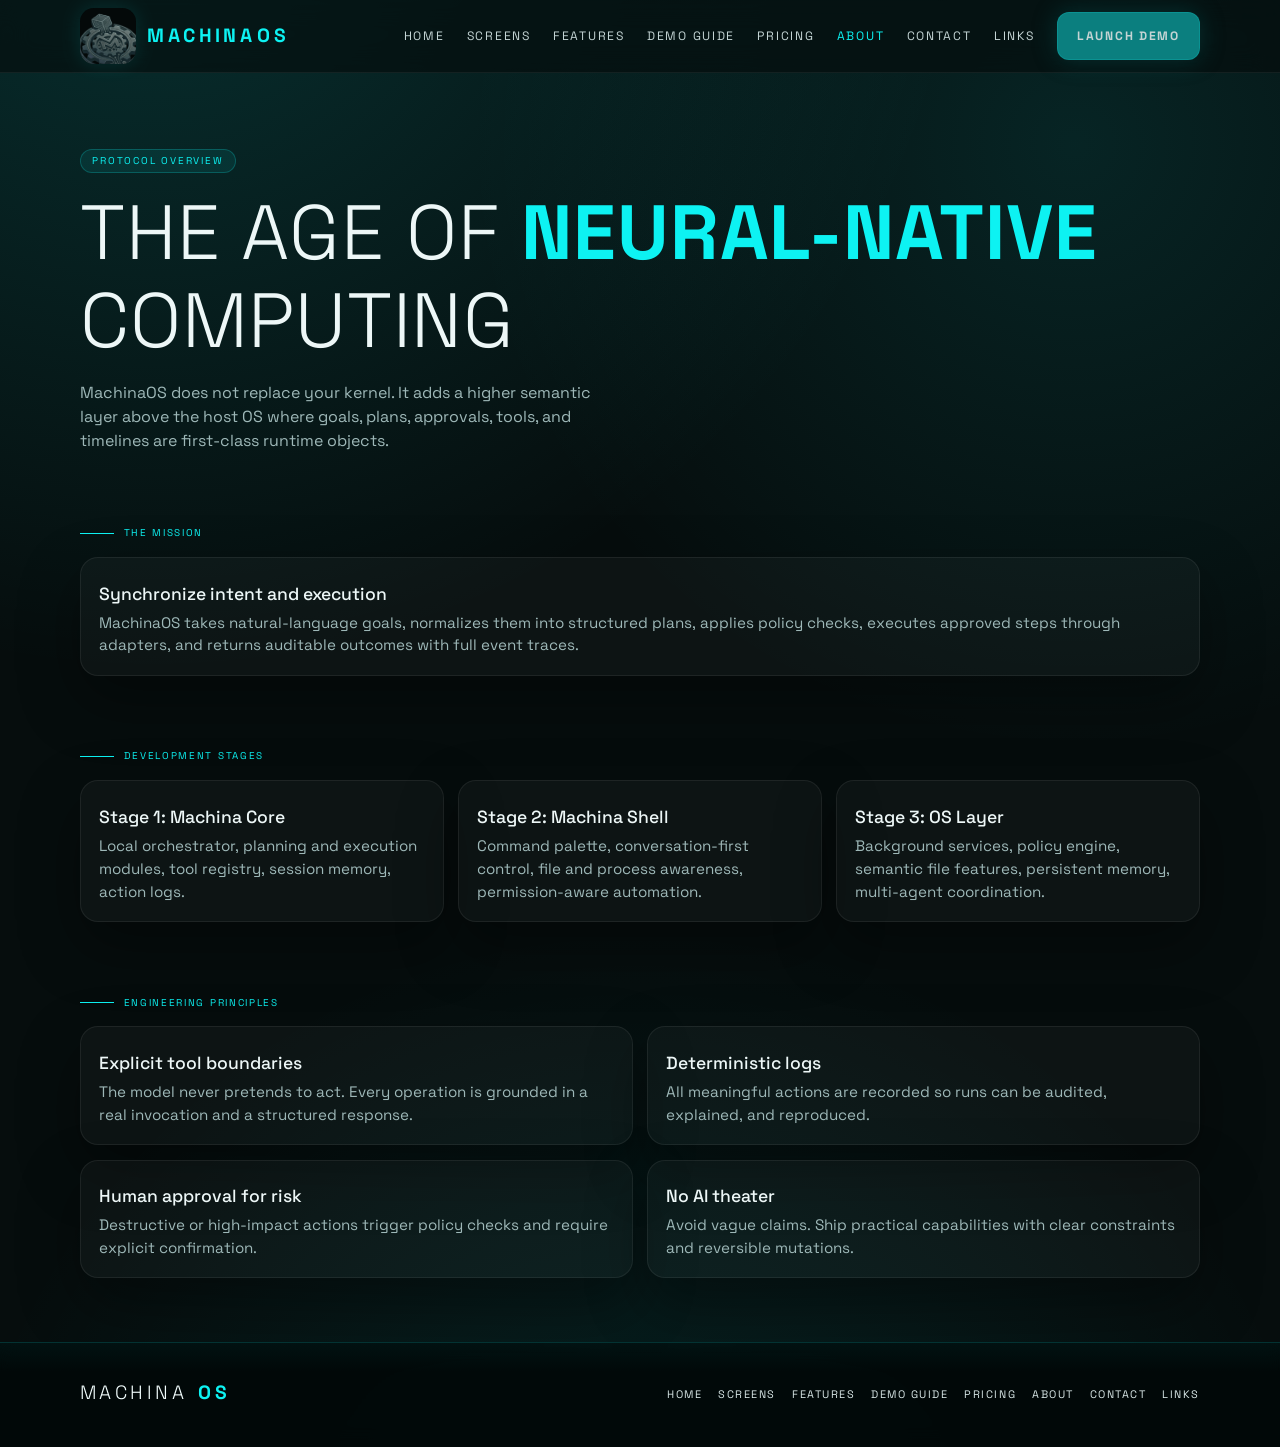
==== about.html @ 92dac103 "Add What It Does and How It Works sections to homepage" ====
<!doctype html>
<html lang="en">
  <head>
    <meta charset="UTF-8" />
    <meta name="viewport" content="width=device-width, initial-scale=1.0" />
    <title>About MachinaOS | Architecture and Roadmap</title>
    <meta
      name="description"
      content="Learn how MachinaOS adds a semantic runtime above your OS to turn intent into planned, approved, and traceable tool execution."
    />
    <link rel="canonical" href="https://machinaos.ai/about" />
    <link rel="stylesheet" href="assets/styles.css?v=2" />
  </head>
  <body>
    <header class="topbar">
      <div class="site-wrap topbar-inner">
        <a class="brand" href="index.html"><span class="brand-mark" aria-hidden="true"></span><span class="brand-copy">Machina<span>OS</span></span></a>
        <nav class="nav-links" aria-label="Primary">
          <a data-nav href="index.html">Home</a>
          <a data-nav href="screens.html">Screens</a>
          <a data-nav href="features.html">Features</a>
          <a data-nav href="demo-guide.html">Demo Guide</a>
          <a data-nav href="pricing.html">Pricing</a>
          <a data-nav href="about.html">About</a>
          <a data-nav href="contact.html">Contact</a>
          <a data-nav href="links.html">Links</a>
          <a class="btn btn-demo" href="demo-guide.html" data-demo-trigger>Launch Demo</a>
        </nav>
        <button class="btn btn-ghost mobile-toggle" data-menu-toggle aria-expanded="false" aria-controls="mobile-menu">Menu</button>
      </div>
      <div class="site-wrap mobile-menu" id="mobile-menu" data-mobile-menu hidden>
        <a data-nav href="index.html">Home</a>
        <a data-nav href="screens.html">Screens</a>
        <a data-nav href="features.html">Features</a>
        <a data-nav href="demo-guide.html">Demo Guide</a>
        <a data-nav href="pricing.html">Pricing</a>
        <a data-nav href="about.html">About</a>
        <a data-nav href="contact.html">Contact</a>
        <a data-nav href="links.html">Links</a>
      </div>
    </header>

    <main class="site-wrap">
      <section class="section reveal">
        <span class="kicker">Protocol Overview</span>
        <h1>The Age of <strong>Neural-Native</strong> Computing</h1>
        <p class="lead">
          MachinaOS does not replace your kernel. It adds a higher semantic layer above the host OS where goals, plans, approvals,
          tools, and timelines are first-class runtime objects.
        </p>
      </section>

      <section class="section reveal">
        <div class="section-head"><span>The Mission</span></div>
        <div class="card">
          <h3>Synchronize intent and execution</h3>
          <p>
            MachinaOS takes natural-language goals, normalizes them into structured plans, applies policy checks, executes approved
            steps through adapters, and returns auditable outcomes with full event traces.
          </p>
        </div>
      </section>

      <section class="section reveal">
        <div class="section-head"><span>Development Stages</span></div>
        <div class="card-grid">
          <article class="card col-4">
            <h3>Stage 1: Machina Core</h3>
            <p>Local orchestrator, planning and execution modules, tool registry, session memory, action logs.</p>
          </article>
          <article class="card col-4">
            <h3>Stage 2: Machina Shell</h3>
            <p>Command palette, conversation-first control, file and process awareness, permission-aware automation.</p>
          </article>
          <article class="card col-4">
            <h3>Stage 3: OS Layer</h3>
            <p>Background services, policy engine, semantic file features, persistent memory, multi-agent coordination.</p>
          </article>
        </div>
      </section>

      <section class="section reveal">
        <div class="section-head"><span>Engineering Principles</span></div>
        <div class="card-grid">
          <article class="card col-6">
            <h3>Explicit tool boundaries</h3>
            <p>The model never pretends to act. Every operation is grounded in a real invocation and a structured response.</p>
          </article>
          <article class="card col-6">
            <h3>Deterministic logs</h3>
            <p>All meaningful actions are recorded so runs can be audited, explained, and reproduced.</p>
          </article>
          <article class="card col-6">
            <h3>Human approval for risk</h3>
            <p>Destructive or high-impact actions trigger policy checks and require explicit confirmation.</p>
          </article>
          <article class="card col-6">
            <h3>No AI theater</h3>
            <p>Avoid vague claims. Ship practical capabilities with clear constraints and reversible mutations.</p>
          </article>
        </div>
      </section>
    </main>

    <footer>
      <div class="site-wrap footer-row">
        <div class="brand">Machina<span>OS</span></div>
        <nav class="footer-links" aria-label="Footer">
          <a href="index.html">Home</a>
          <a href="screens.html">Screens</a>
          <a href="features.html">Features</a>
          <a href="demo-guide.html">Demo Guide</a>
          <a href="pricing.html">Pricing</a>
          <a href="about.html">About</a>
          <a href="contact.html">Contact</a>
          <a href="links.html">Links</a>
        </nav>
      </div>
    </footer>

    <script src="assets/main.js"></script>
  </body>
</html>
---- assets/styles.css ----
@import url("https://fonts.googleapis.com/css2?family=Space+Grotesk:wght@300;400;500;700&family=IBM+Plex+Mono:wght@400;500&display=swap");

:root {
  --bg: #060d0d;
  --bg-elev: rgba(255, 255, 255, 0.03);
  --bg-elev-strong: rgba(255, 255, 255, 0.06);
  --text: #edf7f7;
  --muted: #9eb8b8;
  --accent: #0df2f2;
  --accent-deep: #039090;
  --line: rgba(255, 255, 255, 0.12);
  --warning: #f97316;
  --radius-md: 12px;
  --radius-lg: 18px;
  --shadow: 0 24px 60px rgba(0, 0, 0, 0.38);
}

* {
  box-sizing: border-box;
}

html,
body {
  margin: 0;
  padding: 0;
}

body {
  font-family: "Space Grotesk", "Segoe UI", sans-serif;
  color: var(--text);
  background:
    radial-gradient(circle at 12% -10%, rgba(13, 242, 242, 0.16) 0%, transparent 42%),
    radial-gradient(circle at 84% 10%, rgba(13, 242, 242, 0.1) 0%, transparent 36%),
    radial-gradient(circle at 50% 112%, rgba(13, 242, 242, 0.1) 0%, transparent 40%),
    var(--bg);
  min-height: 100dvh;
  line-height: 1.5;
}

a {
  color: inherit;
  text-decoration: none;
}

.site-wrap {
  width: min(1120px, calc(100% - 2.2rem));
  margin: 0 auto;
}

.topbar {
  position: sticky;
  top: 0;
  z-index: 50;
  backdrop-filter: blur(14px);
  border-bottom: 1px solid rgba(255, 255, 255, 0.06);
  background: rgba(6, 13, 13, 0.65);
}

.topbar-inner {
  min-height: 72px;
  display: flex;
  align-items: center;
  justify-content: space-between;
  gap: 1rem;
}

.brand {
  display: inline-flex;
  align-items: center;
  gap: 0.7rem;
  font-size: 1.2rem;
  text-transform: uppercase;
  letter-spacing: 0.18em;
  font-weight: 300;
}

.brand-mark {
  display: block;
  width: 56px;
  height: 56px;
  border-radius: 14px;
  flex: 0 0 auto;
  background-image: url("logo-mark-dark.png?v=4");
  background-repeat: no-repeat;
  background-size: 190%;
  background-position: 50% 8%;
  mix-blend-mode: screen;
  box-shadow: 0 0 20px rgba(13, 242, 242, 0.12);
}

.brand-copy {
  display: inline-flex;
  align-items: baseline;
  gap: 0.12rem;
}

.brand span {
  color: var(--accent);
  font-weight: 700;
}

.nav-links {
  display: flex;
  gap: 1.4rem;
  align-items: center;
}

.nav-links a {
  font-size: 0.76rem;
  letter-spacing: 0.14em;
  text-transform: uppercase;
  color: #c4d4d4;
  transition: color 160ms ease;
}

.nav-links a:hover,
.nav-links a.is-active {
  color: var(--accent);
}

.btn {
  display: inline-flex;
  align-items: center;
  justify-content: center;
  border-radius: 12px;
  border: 1px solid transparent;
  font-size: 0.76rem;
  text-transform: uppercase;
  letter-spacing: 0.14em;
  font-weight: 700;
  padding: 0.86rem 1.2rem;
  cursor: pointer;
  transition: transform 160ms ease, box-shadow 160ms ease, background 160ms ease;
}

.btn:active {
  transform: scale(0.98);
}

.btn-primary {
  background: var(--accent);
  color: #032020;
  box-shadow: 0 0 30px rgba(13, 242, 242, 0.24);
}

.btn-primary:hover {
  box-shadow: 0 0 40px rgba(13, 242, 242, 0.38);
}

.btn-demo {
  background: #0b7f7f;
  color: #efffff;
  border-color: rgba(13, 242, 242, 0.16);
  box-shadow: 0 0 26px rgba(11, 127, 127, 0.28);
}

.btn-demo:hover {
  background: #0c9090;
  box-shadow: 0 0 34px rgba(12, 144, 144, 0.34);
}

.btn-ghost {
  background: rgba(255, 255, 255, 0.03);
  border-color: rgba(255, 255, 255, 0.14);
  color: var(--text);
}

.hero {
  padding: clamp(3.2rem, 7vw, 6rem) 0 4rem;
  display: grid;
  grid-template-columns: 1.2fr 0.8fr;
  gap: 2rem;
  align-items: center;
}

.kicker {
  display: inline-flex;
  align-items: center;
  gap: 0.4rem;
  padding: 0.25rem 0.7rem;
  border-radius: 999px;
  border: 1px solid rgba(13, 242, 242, 0.22);
  background: rgba(13, 242, 242, 0.08);
  font-size: 0.62rem;
  letter-spacing: 0.18em;
  text-transform: uppercase;
  color: var(--accent);
}

h1,
h2,
h3,
h4 {
  margin: 0;
  line-height: 1.14;
}

h1 {
  margin-top: 1rem;
  font-size: clamp(2.4rem, 7vw, 4.8rem);
  letter-spacing: 0.01em;
  font-weight: 300;
  text-transform: uppercase;
}

h1 strong {
  color: var(--accent);
  font-weight: 700;
}

.lead {
  margin-top: 1rem;
  max-width: 52ch;
  color: var(--muted);
}

.hero-actions {
  margin-top: 1.4rem;
  display: flex;
  gap: 0.8rem;
  flex-wrap: wrap;
}

.neural-orb {
  aspect-ratio: 1;
  width: min(340px, 100%);
  margin-inline: auto;
  border-radius: 999px;
  position: relative;
  display: grid;
  place-items: center;
  border: 1px solid rgba(13, 242, 242, 0.26);
  box-shadow: inset 0 0 70px rgba(13, 242, 242, 0.12), 0 0 40px rgba(13, 242, 242, 0.18);
  animation: pulse 4.6s ease-in-out infinite;
}

.neural-orb::before,
.neural-orb::after {
  content: "";
  position: absolute;
  inset: 18px;
  border-radius: inherit;
  border: 1px solid rgba(13, 242, 242, 0.26);
}

.neural-orb::after {
  inset: 38px;
  border-top-color: var(--accent);
  border-right-color: transparent;
  border-bottom-color: rgba(13, 242, 242, 0.2);
  border-left-color: transparent;
  animation: spin 4s linear infinite;
}

.neural-core {
  width: 82px;
  height: 82px;
  border-radius: 50%;
  background: var(--accent);
  box-shadow: 0 0 34px rgba(13, 242, 242, 0.6);
}

.section {
  margin-top: clamp(2.2rem, 6vw, 4.6rem);
}

.section-head {
  display: flex;
  align-items: center;
  gap: 0.6rem;
  margin-bottom: 1rem;
}

.section-head::before {
  content: "";
  width: 34px;
  height: 1px;
  background: var(--accent);
}

.section-head span {
  font-size: 0.62rem;
  letter-spacing: 0.17em;
  text-transform: uppercase;
  color: var(--accent);
}

.card-grid {
  display: grid;
  grid-template-columns: repeat(12, 1fr);
  gap: 0.9rem;
}

.card {
  border-radius: var(--radius-lg);
  background: var(--bg-elev);
  border: 1px solid rgba(255, 255, 255, 0.07);
  box-shadow: var(--shadow);
  padding: 1.1rem;
}

.card h3 {
  margin-top: 0.5rem;
  font-size: 1.1rem;
  font-weight: 500;
}

.card p {
  margin: 0.5rem 0 0;
  color: var(--muted);
  font-size: 0.95rem;
}

.col-4 {
  grid-column: span 4;
}

.col-6 {
  grid-column: span 6;
}

.col-8 {
  grid-column: span 8;
}

.col-12 {
  grid-column: span 12;
}

.stat-row {
  display: grid;
  grid-template-columns: repeat(3, 1fr);
  gap: 0.8rem;
}

.stat {
  background: var(--bg-elev);
  border: 1px solid rgba(255, 255, 255, 0.08);
  border-radius: var(--radius-md);
  padding: 0.9rem;
}

.stat strong {
  display: block;
  font-size: 1.5rem;
  color: var(--accent);
}

.stat span {
  color: var(--muted);
  font-size: 0.72rem;
  text-transform: uppercase;
  letter-spacing: 0.12em;
}

.steps {
  display: grid;
  gap: 0.9rem;
}

.step {
  display: grid;
  grid-template-columns: auto 1fr;
  gap: 0.9rem;
  border-radius: var(--radius-lg);
  background: var(--bg-elev);
  border: 1px solid rgba(255, 255, 255, 0.08);
  padding: 1rem;
}

.step-index {
  width: 42px;
  height: 42px;
  border-radius: 10px;
  background: var(--bg-elev-strong);
  border: 1px solid rgba(13, 242, 242, 0.25);
  color: var(--accent);
  display: grid;
  place-items: center;
  font-family: "IBM Plex Mono", monospace;
}

.code-block {
  margin-top: 0.6rem;
  border-radius: 10px;
  background: rgba(0, 0, 0, 0.38);
  border: 1px solid rgba(255, 255, 255, 0.08);
  padding: 0.8rem;
  overflow-x: auto;
  font-family: "IBM Plex Mono", monospace;
  color: var(--accent);
  font-size: 0.86rem;
}

.tiers {
  display: grid;
  gap: 1rem;
  grid-template-columns: repeat(3, 1fr);
}

.tier {
  border-radius: var(--radius-lg);
  background: var(--bg-elev);
  border: 1px solid rgba(255, 255, 255, 0.08);
  padding: 1.2rem;
}

.tier.featured {
  border-color: rgba(13, 242, 242, 0.55);
  box-shadow: 0 0 40px rgba(13, 242, 242, 0.16);
  transform: translateY(-8px);
}

.tier h3 {
  font-size: 1.2rem;
  text-transform: uppercase;
}

.price {
  margin-top: 0.4rem;
  font-size: 2rem;
  font-weight: 700;
  color: var(--accent);
}

.tier ul {
  margin: 0.9rem 0;
  padding-left: 1rem;
  color: var(--muted);
}

.tier li {
  margin: 0.4rem 0;
}

.cta {
  margin-top: 1.8rem;
  border-radius: var(--radius-lg);
  background: linear-gradient(145deg, rgba(13, 242, 242, 0.14), rgba(13, 242, 242, 0.03));
  border: 1px solid rgba(13, 242, 242, 0.26);
  padding: 1.2rem;
  display: grid;
  gap: 0.8rem;
  align-items: center;
  justify-items: start;
}

.screen-category + .screen-category {
  margin-top: 1.6rem;
}

.screen-filters {
  margin-top: 1rem;
  display: flex;
  flex-wrap: wrap;
  gap: 0.5rem;
}

.screen-filter {
  border: 1px solid rgba(255, 255, 255, 0.16);
  background: rgba(255, 255, 255, 0.03);
  color: var(--text);
  border-radius: 999px;
  padding: 0.42rem 0.82rem;
  font-size: 0.68rem;
  text-transform: uppercase;
  letter-spacing: 0.12em;
  cursor: pointer;
  transition: border-color 160ms ease, background 160ms ease, color 160ms ease;
}

.screen-filter:hover,
.screen-filter.is-active {
  border-color: rgba(13, 242, 242, 0.5);
  background: rgba(13, 242, 242, 0.14);
  color: var(--accent);
}

.screen-category h2 {
  margin-bottom: 0.8rem;
  font-size: 1.35rem;
  text-transform: uppercase;
  letter-spacing: 0.04em;
}

.screen-grid {
  display: grid;
  grid-template-columns: repeat(2, 1fr);
  gap: 0.9rem;
}

.screen-card-featured {
  grid-column: span 2;
}

.screen-card {
  margin: 0;
  border-radius: var(--radius-lg);
  background: var(--bg-elev);
  border: 1px solid rgba(255, 255, 255, 0.08);
  overflow: hidden;
}

.screen-thumb {
  display: block;
  background: rgba(0, 0, 0, 0.32);
}

.screen-card img {
  width: 100%;
  height: auto;
  object-fit: contain;
  display: block;
}

.screen-card figcaption {
  padding: 0.75rem 0.85rem 0.9rem;
  color: var(--muted);
  font-size: 0.75rem;
  text-transform: uppercase;
  letter-spacing: 0.08em;
}

.screen-viewer {
  width: min(96vw, 1600px);
  max-width: none;
  height: min(94vh, 1000px);
  border: 1px solid rgba(13, 242, 242, 0.4);
  border-radius: var(--radius-lg);
  background: rgba(6, 13, 13, 0.95);
  padding: 0.9rem;
  box-shadow: 0 0 60px rgba(13, 242, 242, 0.2);
}

.screen-viewer::backdrop {
  background: rgba(2, 7, 7, 0.84);
}

.screen-viewer-head {
  display: flex;
  justify-content: flex-end;
  margin-bottom: 0.6rem;
}

.screen-viewer-body {
  width: 100%;
  height: calc(100% - 56px);
  overflow: auto;
  border-radius: 10px;
  background: rgba(0, 0, 0, 0.36);
  border: 1px solid rgba(255, 255, 255, 0.12);
  padding: 0.6rem;
}

.screen-viewer-body img {
  width: auto;
  height: auto;
  max-width: none;
  max-height: none;
  display: block;
}

.demo-dialog {
  width: min(92vw, 720px);
  border: 1px solid rgba(13, 242, 242, 0.28);
  border-radius: var(--radius-lg);
  background:
    radial-gradient(circle at top, rgba(13, 242, 242, 0.12), transparent 44%),
    rgba(6, 13, 13, 0.97);
  color: var(--text);
  padding: 0;
  box-shadow: 0 0 56px rgba(13, 242, 242, 0.18);
}

.demo-dialog::backdrop {
  background: rgba(2, 7, 7, 0.84);
}

.demo-dialog-panel {
  padding: 1.2rem;
}

.demo-dialog-head {
  display: flex;
  justify-content: space-between;
  align-items: flex-start;
  gap: 1rem;
}

.demo-dialog-kicker {
  font-size: 0.68rem;
  letter-spacing: 0.18em;
  text-transform: uppercase;
  color: var(--accent);
}

.demo-dialog-title {
  margin-top: 0.55rem;
  font-size: clamp(1.8rem, 4vw, 3rem);
  font-weight: 300;
  text-transform: uppercase;
}

.demo-dialog-title strong {
  color: var(--accent);
  font-weight: 700;
}

.demo-dialog-copy {
  margin-top: 0.9rem;
  color: var(--muted);
  max-width: 48ch;
}

.demo-dialog-card {
  margin-top: 1.2rem;
  border-radius: var(--radius-md);
  border: 1px solid rgba(255, 255, 255, 0.1);
  background: rgba(255, 255, 255, 0.04);
  padding: 1rem;
}

.demo-dialog-card strong {
  display: block;
  margin-bottom: 0.35rem;
  color: var(--accent);
  text-transform: uppercase;
  letter-spacing: 0.12em;
  font-size: 0.72rem;
}

.demo-dialog-actions {
  margin-top: 1.2rem;
  display: flex;
  gap: 0.7rem;
  flex-wrap: wrap;
}

footer {
  margin-top: 4rem;
  border-top: 1px solid rgba(13, 242, 242, 0.18);
  background:
    linear-gradient(180deg, rgba(13, 242, 242, 0.04), rgba(13, 242, 242, 0) 28%),
    rgba(2, 8, 8, 0.92);
  backdrop-filter: blur(10px);
  padding: 2rem 0 2.2rem;
}

.footer-row {
  display: flex;
  align-items: center;
  justify-content: space-between;
  gap: 1rem;
  flex-wrap: wrap;
  padding: 0.25rem 0;
}

.footer-links {
  display: flex;
  gap: 1rem;
  flex-wrap: wrap;
}

.footer-links a {
  font-size: 0.68rem;
  text-transform: uppercase;
  letter-spacing: 0.14em;
  color: #d8e7e7;
}

.footer-links a:hover {
  color: var(--accent);
}

footer .brand {
  color: #f3ffff;
}

.mobile-toggle {
  display: none;
}

.mobile-menu {
  display: none;
}

.reveal {
  opacity: 0;
  transform: translateY(20px);
  transition: opacity 450ms ease, transform 450ms ease;
}

.reveal.is-visible {
  opacity: 1;
  transform: translateY(0);
}

@keyframes spin {
  to {
    transform: rotate(360deg);
  }
}

@keyframes pulse {
  0%,
  100% {
    box-shadow: inset 0 0 70px rgba(13, 242, 242, 0.12), 0 0 26px rgba(13, 242, 242, 0.14);
  }

  50% {
    box-shadow: inset 0 0 70px rgba(13, 242, 242, 0.18), 0 0 48px rgba(13, 242, 242, 0.32);
  }
}

@media (max-width: 980px) {
  .hero {
    grid-template-columns: 1fr;
  }

  .tiers {
    grid-template-columns: 1fr;
  }

  .tier.featured {
    transform: none;
  }

  .col-4,
  .col-6,
  .col-8 {
    grid-column: span 12;
  }

  .stat-row {
    grid-template-columns: 1fr;
  }

  .screen-grid {
    grid-template-columns: 1fr;
  }

  .screen-card-featured {
    grid-column: span 1;
  }
}

@media (max-width: 820px) {
  .nav-links {
    display: none;
  }

  .mobile-toggle {
    display: inline-flex;
  }

  .mobile-menu {
    display: grid;
    grid-template-columns: 1fr;
    gap: 0.6rem;
    padding-bottom: 0.9rem;
  }

  .mobile-menu a {
    font-size: 0.76rem;
    text-transform: uppercase;
    letter-spacing: 0.14em;
    color: #c4d4d4;
  }

  .mobile-menu[hidden] {
    display: none;
  }

  .demo-dialog-head {
    flex-direction: column;
  }
}

/* ── Contact Cards ────────────────────────────────────────── */
.contact-card {
  display: flex;
  flex-direction: column;
}

.contact-card-label {
  font-size: 0.72rem;
  font-family: var(--mono);
  text-transform: uppercase;
  letter-spacing: 0.12em;
  color: var(--accent);
  margin-bottom: 0.15rem;
}

.contact-card h3 {
  margin-top: 0.25rem;
}

.contact-email {
  display: inline-block;
  margin-top: 0.75rem;
  color: var(--accent);
  text-decoration: none;
  font-family: var(--mono);
  font-size: 0.88rem;
  word-break: break-all;
  transition: opacity 0.15s;
}

.contact-email:hover {
  opacity: 0.72;
  text-decoration: underline;
}

.contact-email.secondary {
  color: var(--muted);
  margin-top: 0.3rem;
  font-size: 0.82rem;
}

.contact-email.secondary:hover {
  color: var(--accent);
  opacity: 1;
}

/* ── Link Cards ───────────────────────────────────────────── */
.link-grid {
  display: grid;
  grid-template-columns: repeat(auto-fill, minmax(280px, 1fr));
  gap: 1.2rem;
}

.link-card {
  display: flex;
  flex-direction: column;
  text-decoration: none;
  border-radius: var(--radius-lg);
  background: var(--bg-elev);
  border: 1px solid rgba(255, 255, 255, 0.07);
  box-shadow: var(--shadow);
  overflow: hidden;
  transition: border-color 0.22s ease, box-shadow 0.22s ease, transform 0.22s ease;
}

.link-card:hover {
  border-color: rgba(13, 242, 242, 0.4);
  box-shadow: 0 0 28px rgba(13, 242, 242, 0.1), var(--shadow);
  transform: translateY(-2px);
}

.link-card-chrome {
  display: flex;
  align-items: center;
  gap: 0.55rem;
  padding: 0.55rem 0.85rem;
  background: rgba(255, 255, 255, 0.04);
  border-bottom: 1px solid rgba(255, 255, 255, 0.06);
}

.link-card-dots {
  display: flex;
  gap: 4px;
  flex-shrink: 0;
}

.link-card-dots i {
  display: block;
  width: 8px;
  height: 8px;
  border-radius: 50%;
  background: rgba(255, 255, 255, 0.14);
  font-style: normal;
}

.link-card-favicon {
  flex-shrink: 0;
}

.link-card-favicon img {
  width: 16px;
  height: 16px;
  display: block;
  border-radius: 2px;
}

.link-card-url {
  font-size: 0.72rem;
  font-family: var(--mono);
  color: var(--muted);
  flex: 1;
  overflow: hidden;
  text-overflow: ellipsis;
  white-space: nowrap;
  transition: color 0.18s;
}

.link-card:hover .link-card-url {
  color: var(--accent);
}

.link-card-body {
  padding: 1rem 1.1rem 1.1rem;
  display: flex;
  flex-direction: column;
  flex: 1;
}

.link-card-body h3 {
  margin: 0 0 0.4rem;
  font-size: 0.97rem;
  font-weight: 500;
  color: var(--text);
}

.link-card-body p {
  margin: 0 0 1rem;
  color: var(--muted);
  font-size: 0.87rem;
  line-height: 1.55;
  flex: 1;
}

.link-card-visit {
  font-size: 0.82rem;
  font-family: var(--mono);
  color: var(--accent);
  margin-top: auto;
  transition: letter-spacing 0.18s;
}

.link-card:hover .link-card-visit {
  letter-spacing: 0.04em;
}
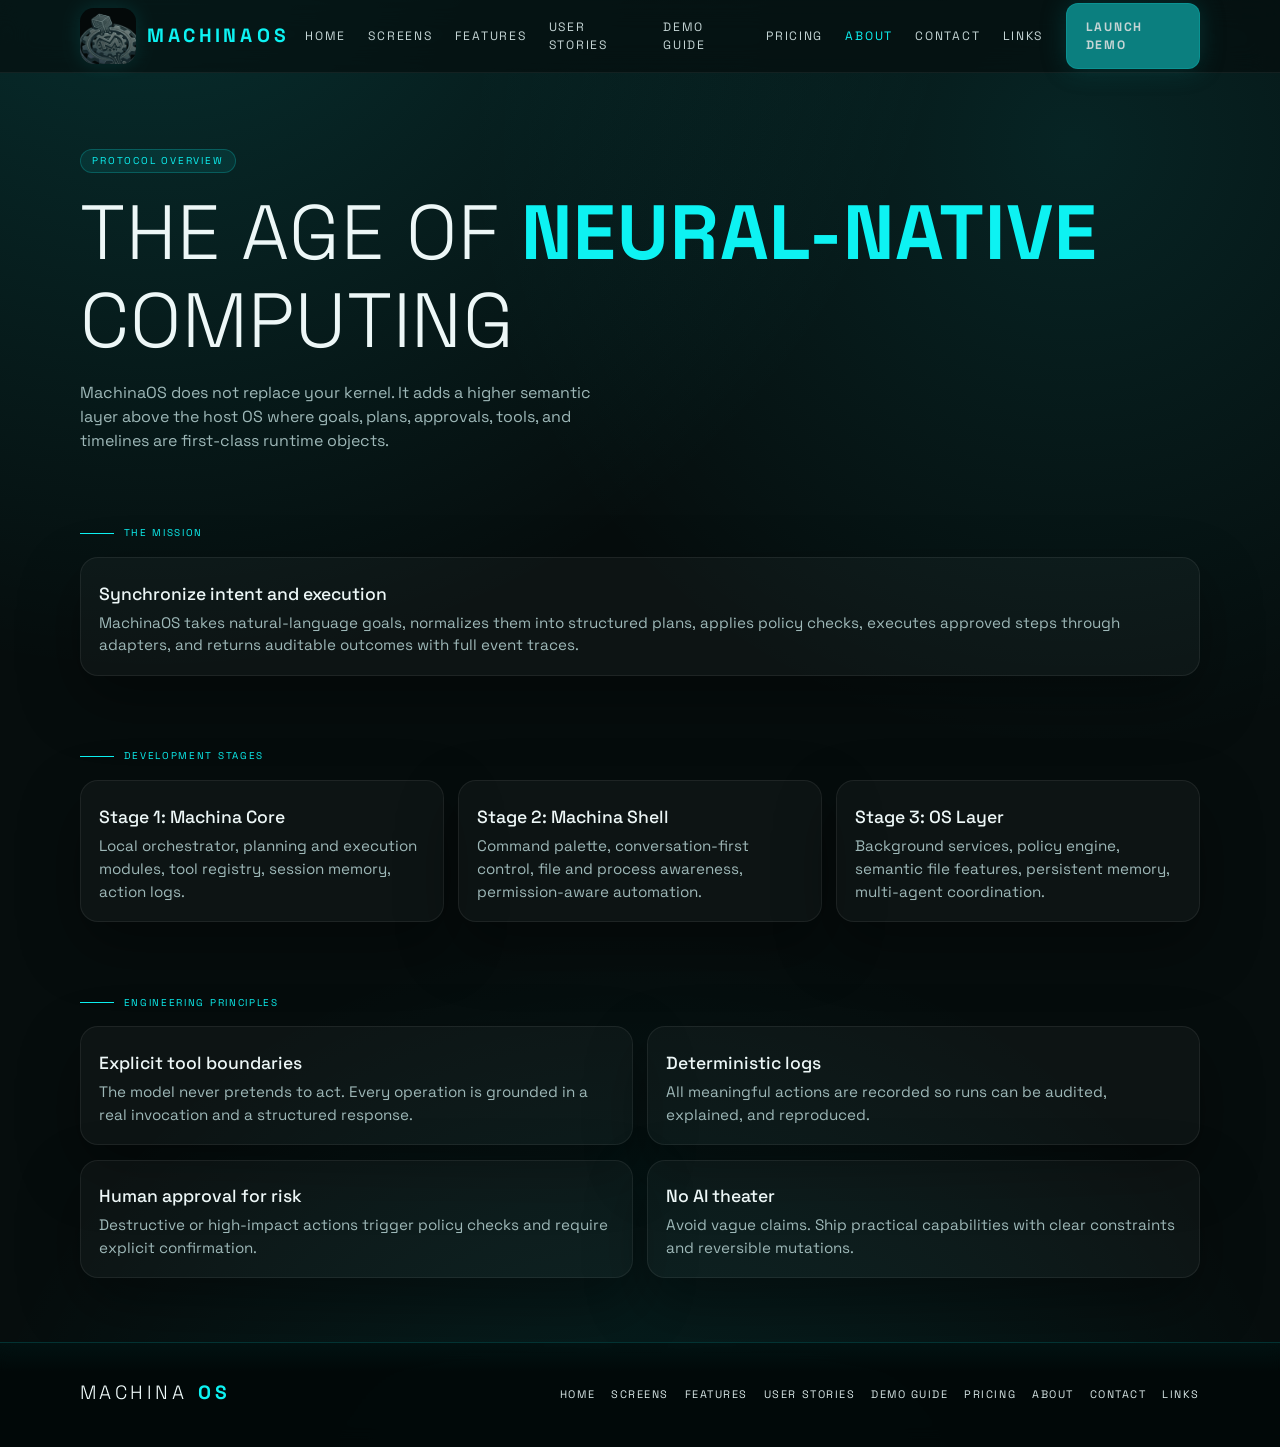
==== commit 307eee01: "Add User Stories page with nav/footer links on all pages" ====
--- a/about.html
+++ b/about.html
@@ -19,6 +19,7 @@
           <a data-nav href="index.html">Home</a>
           <a data-nav href="screens.html">Screens</a>
           <a data-nav href="features.html">Features</a>
+          <a data-nav href="user-stories.html">User Stories</a>
           <a data-nav href="demo-guide.html">Demo Guide</a>
           <a data-nav href="pricing.html">Pricing</a>
           <a data-nav href="about.html">About</a>
@@ -32,6 +33,7 @@
         <a data-nav href="index.html">Home</a>
         <a data-nav href="screens.html">Screens</a>
         <a data-nav href="features.html">Features</a>
+        <a data-nav href="user-stories.html">User Stories</a>
         <a data-nav href="demo-guide.html">Demo Guide</a>
         <a data-nav href="pricing.html">Pricing</a>
         <a data-nav href="about.html">About</a>
@@ -109,6 +111,7 @@
           <a href="index.html">Home</a>
           <a href="screens.html">Screens</a>
           <a href="features.html">Features</a>
+          <a href="user-stories.html">User Stories</a>
           <a href="demo-guide.html">Demo Guide</a>
           <a href="pricing.html">Pricing</a>
           <a href="about.html">About</a>
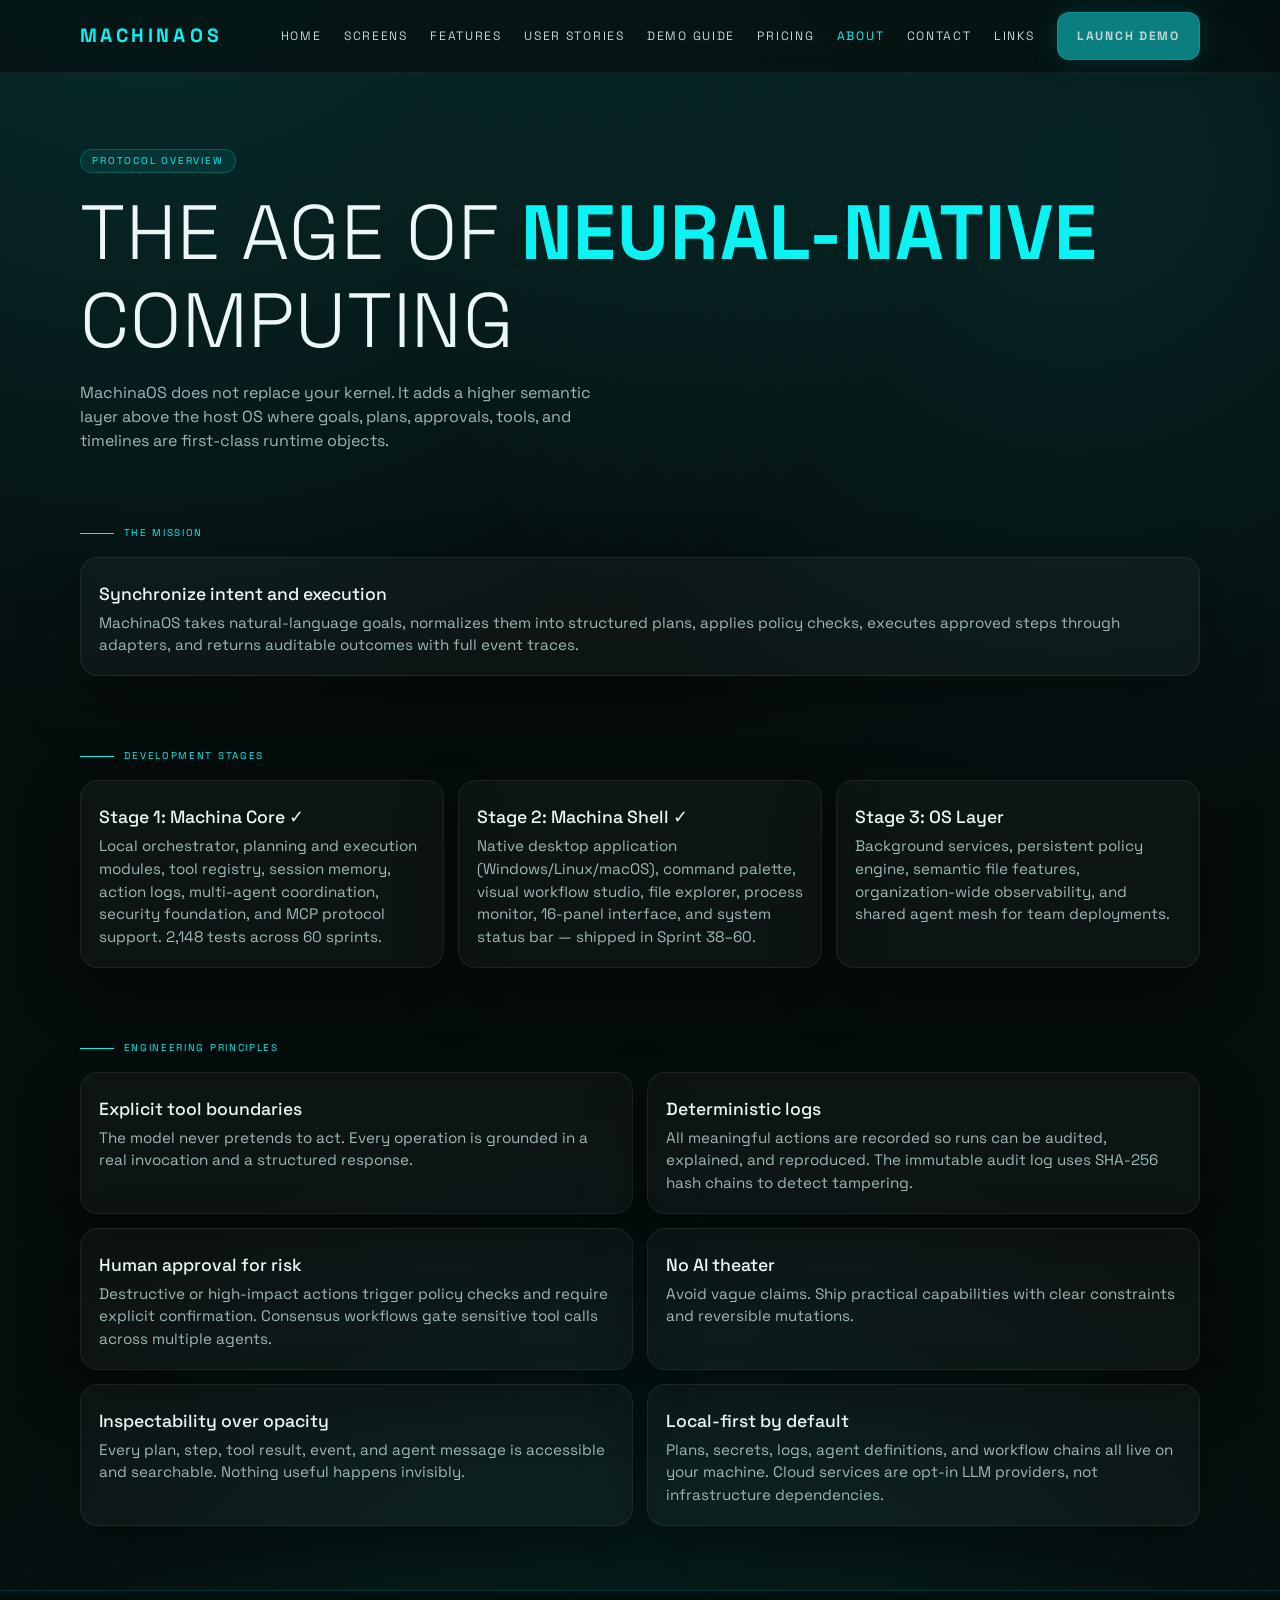
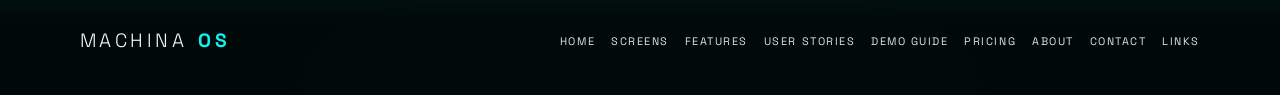
==== commit 0e8eb5e4: "Update site content: reflect MachinaOS sprints 38-60 features - index.html: new core modules (Studio" ====
--- a/about.html
+++ b/about.html
@@ -8,13 +8,33 @@
       name="description"
       content="Learn how MachinaOS adds a semantic runtime above your OS to turn intent into planned, approved, and traceable tool execution."
     />
-    <link rel="canonical" href="https://machinaos.ai/about" />
+    <!-- Open Graph -->
+    <meta property="og:type" content="website" />
+    <meta property="og:title" content="About MachinaOS | Architecture and Roadmap" />
+    <meta property="og:description" content="Explore MachinaOS's architecture, roadmap, and engineering principles behind local-first, governed AI execution." />
+    <meta property="og:url" content="https://machinaos.ai/about.html" />
+    <meta property="og:site_name" content="MachinaOS" />
+    <!-- Twitter Card -->
+    <meta name="twitter:card" content="summary_large_image" />
+    <meta name="twitter:title" content="About MachinaOS | Architecture and Roadmap" />
+    <meta name="twitter:description" content="Architecture, roadmap, and engineering principles behind local-first AI execution." />
+    <link rel="canonical" href="https://machinaos.ai/about.html" />
+    <script type="application/ld+json">
+    {
+      "@context": "https://schema.org",
+      "@type": "BreadcrumbList",
+      "itemListElement": [
+        {"@type": "ListItem", "position": 1, "name": "Home", "item": "https://machinaos.ai/"},
+        {"@type": "ListItem", "position": 2, "name": "About", "item": "https://machinaos.ai/about.html"}
+      ]
+    }
+    </script>
     <link rel="stylesheet" href="assets/styles.css?v=2" />
   </head>
   <body>
     <header class="topbar">
       <div class="site-wrap topbar-inner">
-        <a class="brand" href="index.html"><span class="brand-mark" aria-hidden="true"></span><span class="brand-copy">Machina<span>OS</span></span></a>
+        <a class="brand" href="index.html"><span class="brand-copy">Machina<span>OS</span></span></a>
         <nav class="nav-links" aria-label="Primary">
           <a data-nav href="index.html">Home</a>
           <a data-nav href="screens.html">Screens</a>
@@ -67,16 +87,16 @@
         <div class="section-head"><span>Development Stages</span></div>
         <div class="card-grid">
           <article class="card col-4">
-            <h3>Stage 1: Machina Core</h3>
-            <p>Local orchestrator, planning and execution modules, tool registry, session memory, action logs.</p>
+            <h3>Stage 1: Machina Core ✓</h3>
+            <p>Local orchestrator, planning and execution modules, tool registry, session memory, action logs, multi-agent coordination, security foundation, and MCP protocol support. 2,148 tests across 60 sprints.</p>
           </article>
           <article class="card col-4">
-            <h3>Stage 2: Machina Shell</h3>
-            <p>Command palette, conversation-first control, file and process awareness, permission-aware automation.</p>
+            <h3>Stage 2: Machina Shell ✓</h3>
+            <p>Native desktop application (Windows/Linux/macOS), command palette, visual workflow studio, file explorer, process monitor, 16-panel interface, and system status bar — shipped in Sprint 38–60.</p>
           </article>
           <article class="card col-4">
             <h3>Stage 3: OS Layer</h3>
-            <p>Background services, policy engine, semantic file features, persistent memory, multi-agent coordination.</p>
+            <p>Background services, persistent policy engine, semantic file features, organization-wide observability, and shared agent mesh for team deployments.</p>
           </article>
         </div>
       </section>
@@ -90,15 +110,23 @@
           </article>
           <article class="card col-6">
             <h3>Deterministic logs</h3>
-            <p>All meaningful actions are recorded so runs can be audited, explained, and reproduced.</p>
+            <p>All meaningful actions are recorded so runs can be audited, explained, and reproduced. The immutable audit log uses SHA-256 hash chains to detect tampering.</p>
           </article>
           <article class="card col-6">
             <h3>Human approval for risk</h3>
-            <p>Destructive or high-impact actions trigger policy checks and require explicit confirmation.</p>
+            <p>Destructive or high-impact actions trigger policy checks and require explicit confirmation. Consensus workflows gate sensitive tool calls across multiple agents.</p>
           </article>
           <article class="card col-6">
             <h3>No AI theater</h3>
             <p>Avoid vague claims. Ship practical capabilities with clear constraints and reversible mutations.</p>
+          </article>
+          <article class="card col-6">
+            <h3>Inspectability over opacity</h3>
+            <p>Every plan, step, tool result, event, and agent message is accessible and searchable. Nothing useful happens invisibly.</p>
+          </article>
+          <article class="card col-6">
+            <h3>Local-first by default</h3>
+            <p>Plans, secrets, logs, agent definitions, and workflow chains all live on your machine. Cloud services are opt-in LLM providers, not infrastructure dependencies.</p>
           </article>
         </div>
       </section>
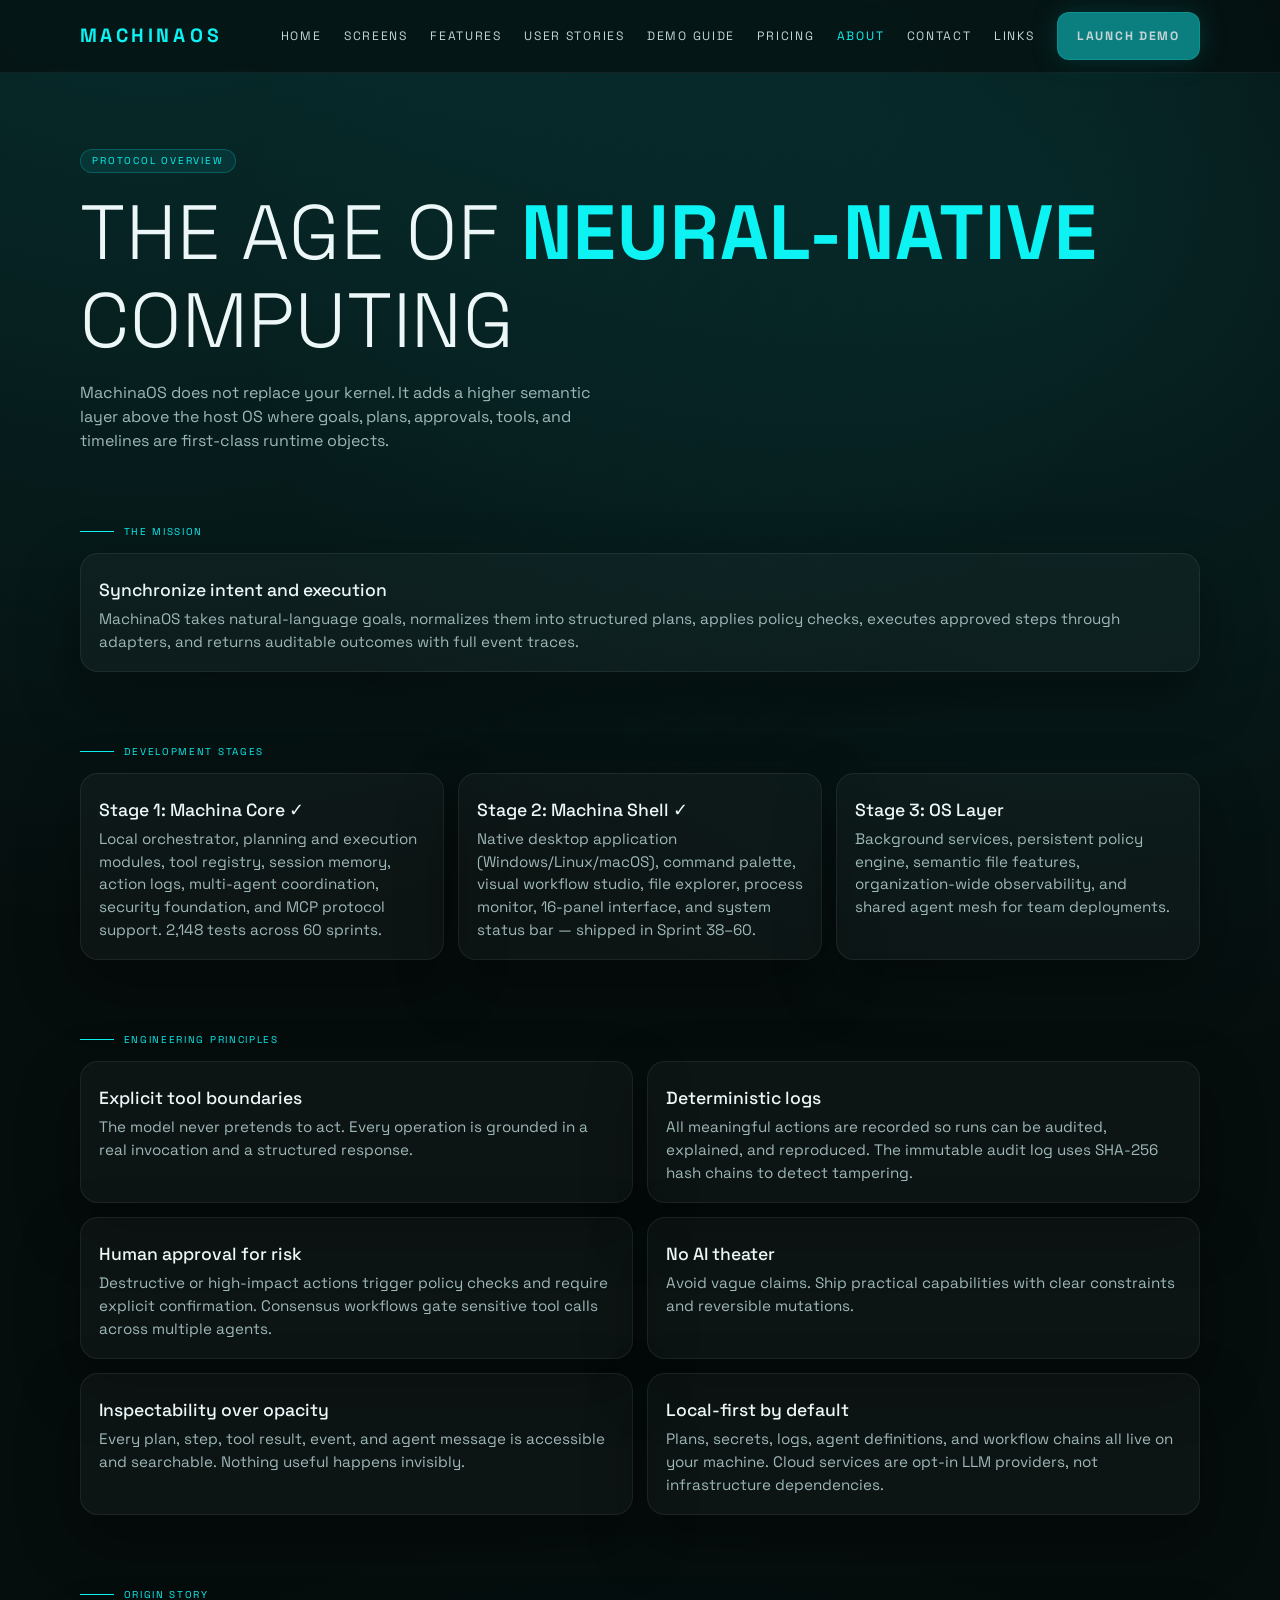
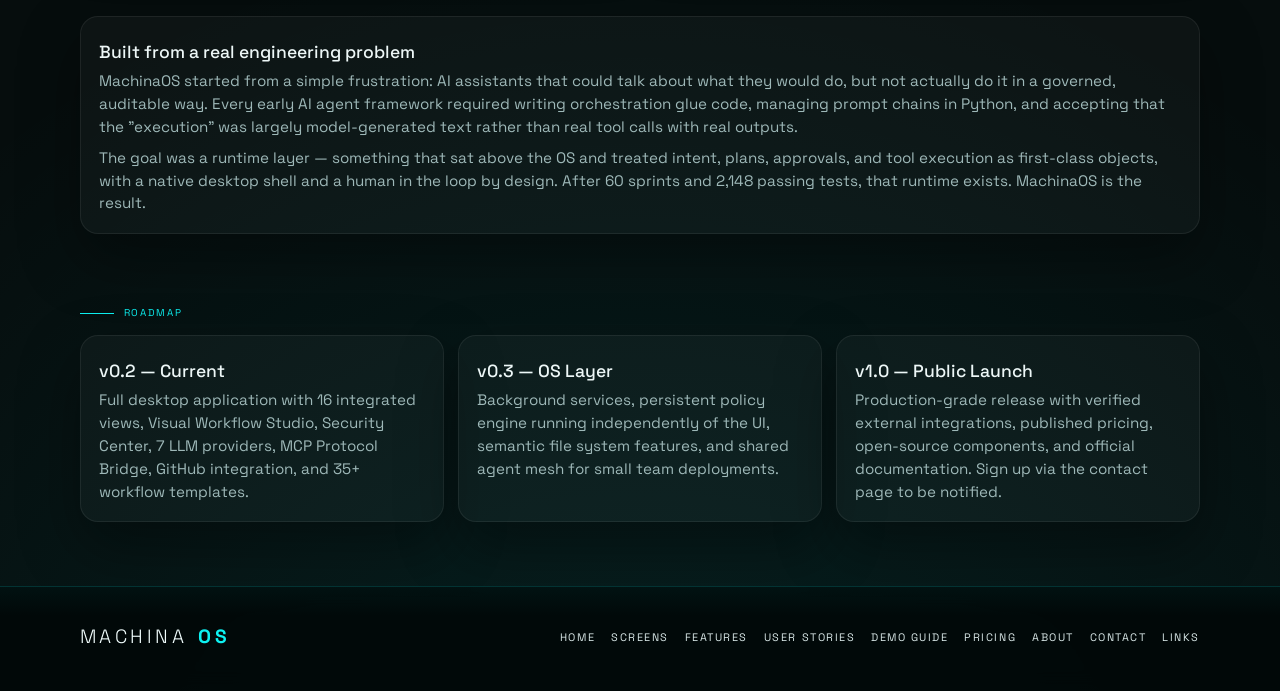
==== commit 180a59f3: "v0.2.0 site refresh: highlight Studio, Debugger, Chains, Comms Graph, MCP, Neural Link; new v2 scree" ====
--- a/about.html
+++ b/about.html
@@ -18,6 +18,11 @@
     <meta name="twitter:card" content="summary_large_image" />
     <meta name="twitter:title" content="About MachinaOS | Architecture and Roadmap" />
     <meta name="twitter:description" content="Architecture, roadmap, and engineering principles behind local-first AI execution." />
+    <meta property="og:image" content="https://machinaos.ai/assets/og/og-default.jpg" />
+    <meta property="og:image:width" content="1200" />
+    <meta property="og:image:height" content="630" />
+    <meta property="og:image:alt" content="MachinaOS — Local-First Intent Runtime for governed AI agent orchestration" />
+    <meta name="twitter:image" content="https://machinaos.ai/assets/og/og-default.jpg" />
     <link rel="canonical" href="https://machinaos.ai/about.html" />
     <script type="application/ld+json">
     {
@@ -27,6 +32,24 @@
         {"@type": "ListItem", "position": 1, "name": "Home", "item": "https://machinaos.ai/"},
         {"@type": "ListItem", "position": 2, "name": "About", "item": "https://machinaos.ai/about.html"}
       ]
+    }
+    </script>
+    <script type="application/ld+json">
+    {
+      "@context": "https://schema.org",
+      "@type": "AboutPage",
+      "name": "About MachinaOS",
+      "url": "https://machinaos.ai/about.html",
+      "mainEntity": {
+        "@type": "Organization",
+        "@id": "https://machinaos.ai/#organization",
+        "founder": {
+          "@type": "Person",
+          "name": "Davide",
+          "jobTitle": "Founder",
+          "worksFor": { "@id": "https://machinaos.ai/#organization" }
+        }
+      }
     }
     </script>
     <link rel="stylesheet" href="assets/styles.css?v=2" />
@@ -73,7 +96,7 @@
       </section>
 
       <section class="section reveal">
-        <div class="section-head"><span>The Mission</span></div>
+        <div class="section-head"><h2>The Mission</h2></div>
         <div class="card">
           <h3>Synchronize intent and execution</h3>
           <p>
@@ -84,7 +107,7 @@
       </section>
 
       <section class="section reveal">
-        <div class="section-head"><span>Development Stages</span></div>
+        <div class="section-head"><h2>Development Stages</h2></div>
         <div class="card-grid">
           <article class="card col-4">
             <h3>Stage 1: Machina Core ✓</h3>
@@ -102,7 +125,7 @@
       </section>
 
       <section class="section reveal">
-        <div class="section-head"><span>Engineering Principles</span></div>
+        <div class="section-head"><h2>Engineering Principles</h2></div>
         <div class="card-grid">
           <article class="card col-6">
             <h3>Explicit tool boundaries</h3>
@@ -127,6 +150,33 @@
           <article class="card col-6">
             <h3>Local-first by default</h3>
             <p>Plans, secrets, logs, agent definitions, and workflow chains all live on your machine. Cloud services are opt-in LLM providers, not infrastructure dependencies.</p>
+          </article>
+        </div>
+      </section>
+
+      <section class="section reveal">
+        <div class="section-head"><h2>Origin Story</h2></div>
+        <div class="card">
+          <h3>Built from a real engineering problem</h3>
+          <p>MachinaOS started from a simple frustration: AI assistants that could talk about what they would do, but not actually do it in a governed, auditable way. Every early AI agent framework required writing orchestration glue code, managing prompt chains in Python, and accepting that the "execution" was largely model-generated text rather than real tool calls with real outputs.</p>
+          <p>The goal was a runtime layer — something that sat above the OS and treated intent, plans, approvals, and tool execution as first-class objects, with a native desktop shell and a human in the loop by design. After 60 sprints and 2,148 passing tests, that runtime exists. MachinaOS is the result.</p>
+        </div>
+      </section>
+
+      <section class="section reveal">
+        <div class="section-head"><h2>Roadmap</h2></div>
+        <div class="card-grid">
+          <article class="card col-4">
+            <h3>v0.2 — Current</h3>
+            <p>Full desktop application with 16 integrated views, Visual Workflow Studio, Security Center, 7 LLM providers, MCP Protocol Bridge, GitHub integration, and 35+ workflow templates.</p>
+          </article>
+          <article class="card col-4">
+            <h3>v0.3 — OS Layer</h3>
+            <p>Background services, persistent policy engine running independently of the UI, semantic file system features, and shared agent mesh for small team deployments.</p>
+          </article>
+          <article class="card col-4">
+            <h3>v1.0 — Public Launch</h3>
+            <p>Production-grade release with verified external integrations, published pricing, open-source components, and official documentation. Sign up via the <a href="contact.html">contact page</a> to be notified.</p>
           </article>
         </div>
       </section>
--- a/assets/styles.css
+++ b/assets/styles.css
@@ -278,11 +278,15 @@
   background: var(--accent);
 }
 
-.section-head span {
+.section-head span,
+.section-head h2 {
   font-size: 0.62rem;
   letter-spacing: 0.17em;
   text-transform: uppercase;
   color: var(--accent);
+  font-weight: inherit;
+  margin: 0;
+  padding: 0;
 }
 
 .card-grid {
